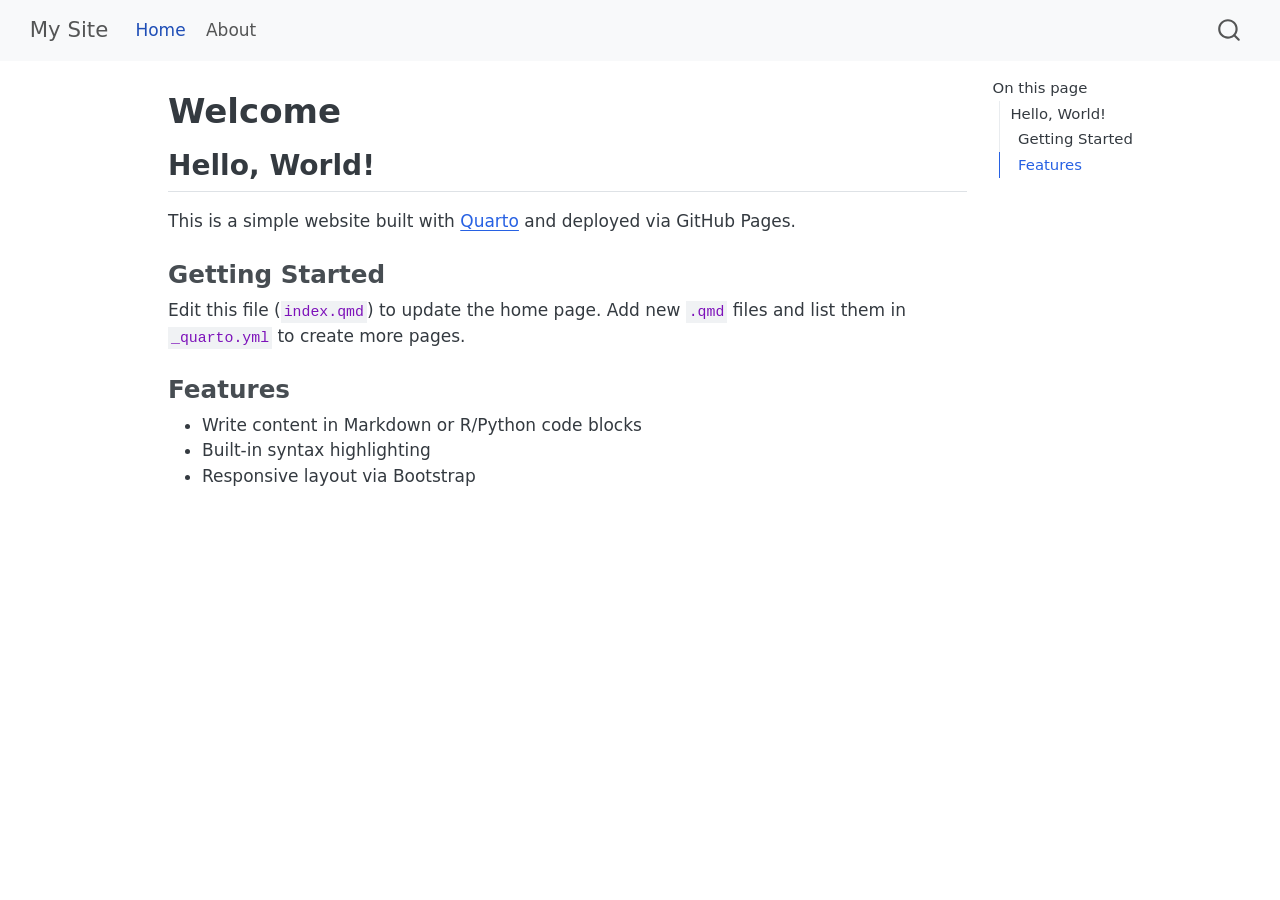
==== docs/index.html @ 5dfb3d09 "edited folder" ====
<!DOCTYPE html>
<html xmlns="http://www.w3.org/1999/xhtml" lang="en" xml:lang="en"><head>

<meta charset="utf-8">
<meta name="generator" content="quarto-1.8.26">

<meta name="viewport" content="width=device-width, initial-scale=1.0, user-scalable=yes">


<title>Welcome – My Site</title>
<style>
code{white-space: pre-wrap;}
span.smallcaps{font-variant: small-caps;}
div.columns{display: flex; gap: min(4vw, 1.5em);}
div.column{flex: auto; overflow-x: auto;}
div.hanging-indent{margin-left: 1.5em; text-indent: -1.5em;}
ul.task-list{list-style: none;}
ul.task-list li input[type="checkbox"] {
  width: 0.8em;
  margin: 0 0.8em 0.2em -1em; /* quarto-specific, see https://github.com/quarto-dev/quarto-cli/issues/4556 */ 
  vertical-align: middle;
}
</style>


<script src="site_libs/quarto-nav/quarto-nav.js"></script>
<script src="site_libs/quarto-nav/headroom.min.js"></script>
<script src="site_libs/clipboard/clipboard.min.js"></script>
<script src="site_libs/quarto-search/autocomplete.umd.js"></script>
<script src="site_libs/quarto-search/fuse.min.js"></script>
<script src="site_libs/quarto-search/quarto-search.js"></script>
<meta name="quarto:offset" content="./">
<script src="site_libs/quarto-html/quarto.js" type="module"></script>
<script src="site_libs/quarto-html/tabsets/tabsets.js" type="module"></script>
<script src="site_libs/quarto-html/axe/axe-check.js" type="module"></script>
<script src="site_libs/quarto-html/popper.min.js"></script>
<script src="site_libs/quarto-html/tippy.umd.min.js"></script>
<script src="site_libs/quarto-html/anchor.min.js"></script>
<link href="site_libs/quarto-html/tippy.css" rel="stylesheet">
<link href="site_libs/quarto-html/quarto-syntax-highlighting-587c61ba64f3a5504c4d52d930310e48.css" rel="stylesheet" id="quarto-text-highlighting-styles">
<script src="site_libs/bootstrap/bootstrap.min.js"></script>
<link href="site_libs/bootstrap/bootstrap-icons.css" rel="stylesheet">
<link href="site_libs/bootstrap/bootstrap-5b4ad623e5705c0698d39aec6f10cf02.min.css" rel="stylesheet" append-hash="true" id="quarto-bootstrap" data-mode="light">
<script id="quarto-search-options" type="application/json">{
  "location": "navbar",
  "copy-button": false,
  "collapse-after": 3,
  "panel-placement": "end",
  "type": "overlay",
  "limit": 50,
  "keyboard-shortcut": [
    "f",
    "/",
    "s"
  ],
  "show-item-context": false,
  "language": {
    "search-no-results-text": "No results",
    "search-matching-documents-text": "matching documents",
    "search-copy-link-title": "Copy link to search",
    "search-hide-matches-text": "Hide additional matches",
    "search-more-match-text": "more match in this document",
    "search-more-matches-text": "more matches in this document",
    "search-clear-button-title": "Clear",
    "search-text-placeholder": "",
    "search-detached-cancel-button-title": "Cancel",
    "search-submit-button-title": "Submit",
    "search-label": "Search"
  }
}</script>


<link rel="stylesheet" href="styles.css">
</head>

<body class="nav-fixed quarto-light">

<div id="quarto-search-results"></div>
  <header id="quarto-header" class="headroom fixed-top">
    <nav class="navbar navbar-expand-lg " data-bs-theme="dark">
      <div class="navbar-container container-fluid">
      <div class="navbar-brand-container mx-auto">
    <a class="navbar-brand" href="./index.html">
    <span class="navbar-title">My Site</span>
    </a>
  </div>
            <div id="quarto-search" class="" title="Search"></div>
          <button class="navbar-toggler" type="button" data-bs-toggle="collapse" data-bs-target="#navbarCollapse" aria-controls="navbarCollapse" role="menu" aria-expanded="false" aria-label="Toggle navigation" onclick="if (window.quartoToggleHeadroom) { window.quartoToggleHeadroom(); }">
  <span class="navbar-toggler-icon"></span>
</button>
          <div class="collapse navbar-collapse" id="navbarCollapse">
            <ul class="navbar-nav navbar-nav-scroll me-auto">
  <li class="nav-item">
    <a class="nav-link active" href="./index.html" aria-current="page"> 
<span class="menu-text">Home</span></a>
  </li>  
  <li class="nav-item">
    <a class="nav-link" href="./about.html"> 
<span class="menu-text">About</span></a>
  </li>  
</ul>
          </div> <!-- /navcollapse -->
            <div class="quarto-navbar-tools">
</div>
      </div> <!-- /container-fluid -->
    </nav>
</header>
<!-- content -->
<div id="quarto-content" class="quarto-container page-columns page-rows-contents page-layout-article page-navbar">
<!-- sidebar -->
<!-- margin-sidebar -->
    <div id="quarto-margin-sidebar" class="sidebar margin-sidebar">
        <nav id="TOC" role="doc-toc" class="toc-active">
    <h2 id="toc-title">On this page</h2>
   
  <ul>
  <li><a href="#hello-world" id="toc-hello-world" class="nav-link active" data-scroll-target="#hello-world">Hello, World!</a>
  <ul class="collapse">
  <li><a href="#getting-started" id="toc-getting-started" class="nav-link" data-scroll-target="#getting-started">Getting Started</a></li>
  <li><a href="#features" id="toc-features" class="nav-link" data-scroll-target="#features">Features</a></li>
  </ul></li>
  </ul>
</nav>
    </div>
<!-- main -->
<main class="content" id="quarto-document-content">

<header id="title-block-header" class="quarto-title-block default">
<div class="quarto-title">
<h1 class="title">Welcome</h1>
</div>



<div class="quarto-title-meta">

    
  
    
  </div>
  


</header>


<section id="hello-world" class="level2">
<h2 class="anchored" data-anchor-id="hello-world">Hello, World!</h2>
<p>This is a simple website built with <a href="https://quarto.org">Quarto</a> and deployed via GitHub Pages.</p>
<section id="getting-started" class="level3">
<h3 class="anchored" data-anchor-id="getting-started">Getting Started</h3>
<p>Edit this file (<code>index.qmd</code>) to update the home page. Add new <code>.qmd</code> files and list them in <code>_quarto.yml</code> to create more pages.</p>
</section>
<section id="features" class="level3">
<h3 class="anchored" data-anchor-id="features">Features</h3>
<ul>
<li>Write content in Markdown or R/Python code blocks</li>
<li>Built-in syntax highlighting</li>
<li>Responsive layout via Bootstrap</li>
</ul>


</section>
</section>

</main> <!-- /main -->
<script id="quarto-html-after-body" type="application/javascript">
  window.document.addEventListener("DOMContentLoaded", function (event) {
    const icon = "";
    const anchorJS = new window.AnchorJS();
    anchorJS.options = {
      placement: 'right',
      icon: icon
    };
    anchorJS.add('.anchored');
    const isCodeAnnotation = (el) => {
      for (const clz of el.classList) {
        if (clz.startsWith('code-annotation-')) {                     
          return true;
        }
      }
      return false;
    }
    const onCopySuccess = function(e) {
      // button target
      const button = e.trigger;
      // don't keep focus
      button.blur();
      // flash "checked"
      button.classList.add('code-copy-button-checked');
      var currentTitle = button.getAttribute("title");
      button.setAttribute("title", "Copied!");
      let tooltip;
      if (window.bootstrap) {
        button.setAttribute("data-bs-toggle", "tooltip");
        button.setAttribute("data-bs-placement", "left");
        button.setAttribute("data-bs-title", "Copied!");
        tooltip = new bootstrap.Tooltip(button, 
          { trigger: "manual", 
            customClass: "code-copy-button-tooltip",
            offset: [0, -8]});
        tooltip.show();    
      }
      setTimeout(function() {
        if (tooltip) {
          tooltip.hide();
          button.removeAttribute("data-bs-title");
          button.removeAttribute("data-bs-toggle");
          button.removeAttribute("data-bs-placement");
        }
        button.setAttribute("title", currentTitle);
        button.classList.remove('code-copy-button-checked');
      }, 1000);
      // clear code selection
      e.clearSelection();
    }
    const getTextToCopy = function(trigger) {
      const outerScaffold = trigger.parentElement.cloneNode(true);
      const codeEl = outerScaffold.querySelector('code');
      for (const childEl of codeEl.children) {
        if (isCodeAnnotation(childEl)) {
          childEl.remove();
        }
      }
      return codeEl.innerText;
    }
    const clipboard = new window.ClipboardJS('.code-copy-button:not([data-in-quarto-modal])', {
      text: getTextToCopy
    });
    clipboard.on('success', onCopySuccess);
    if (window.document.getElementById('quarto-embedded-source-code-modal')) {
      const clipboardModal = new window.ClipboardJS('.code-copy-button[data-in-quarto-modal]', {
        text: getTextToCopy,
        container: window.document.getElementById('quarto-embedded-source-code-modal')
      });
      clipboardModal.on('success', onCopySuccess);
    }
      var localhostRegex = new RegExp(/^(?:http|https):\/\/localhost\:?[0-9]*\//);
      var mailtoRegex = new RegExp(/^mailto:/);
        var filterRegex = new RegExp('/' + window.location.host + '/');
      var isInternal = (href) => {
          return filterRegex.test(href) || localhostRegex.test(href) || mailtoRegex.test(href);
      }
      // Inspect non-navigation links and adorn them if external
     var links = window.document.querySelectorAll('a[href]:not(.nav-link):not(.navbar-brand):not(.toc-action):not(.sidebar-link):not(.sidebar-item-toggle):not(.pagination-link):not(.no-external):not([aria-hidden]):not(.dropdown-item):not(.quarto-navigation-tool):not(.about-link)');
      for (var i=0; i<links.length; i++) {
        const link = links[i];
        if (!isInternal(link.href)) {
          // undo the damage that might have been done by quarto-nav.js in the case of
          // links that we want to consider external
          if (link.dataset.originalHref !== undefined) {
            link.href = link.dataset.originalHref;
          }
        }
      }
    function tippyHover(el, contentFn, onTriggerFn, onUntriggerFn) {
      const config = {
        allowHTML: true,
        maxWidth: 500,
        delay: 100,
        arrow: false,
        appendTo: function(el) {
            return el.parentElement;
        },
        interactive: true,
        interactiveBorder: 10,
        theme: 'quarto',
        placement: 'bottom-start',
      };
      if (contentFn) {
        config.content = contentFn;
      }
      if (onTriggerFn) {
        config.onTrigger = onTriggerFn;
      }
      if (onUntriggerFn) {
        config.onUntrigger = onUntriggerFn;
      }
      window.tippy(el, config); 
    }
    const noterefs = window.document.querySelectorAll('a[role="doc-noteref"]');
    for (var i=0; i<noterefs.length; i++) {
      const ref = noterefs[i];
      tippyHover(ref, function() {
        // use id or data attribute instead here
        let href = ref.getAttribute('data-footnote-href') || ref.getAttribute('href');
        try { href = new URL(href).hash; } catch {}
        const id = href.replace(/^#\/?/, "");
        const note = window.document.getElementById(id);
        if (note) {
          return note.innerHTML;
        } else {
          return "";
        }
      });
    }
    const xrefs = window.document.querySelectorAll('a.quarto-xref');
    const processXRef = (id, note) => {
      // Strip column container classes
      const stripColumnClz = (el) => {
        el.classList.remove("page-full", "page-columns");
        if (el.children) {
          for (const child of el.children) {
            stripColumnClz(child);
          }
        }
      }
      stripColumnClz(note)
      if (id === null || id.startsWith('sec-')) {
        // Special case sections, only their first couple elements
        const container = document.createElement("div");
        if (note.children && note.children.length > 2) {
          container.appendChild(note.children[0].cloneNode(true));
          for (let i = 1; i < note.children.length; i++) {
            const child = note.children[i];
            if (child.tagName === "P" && child.innerText === "") {
              continue;
            } else {
              container.appendChild(child.cloneNode(true));
              break;
            }
          }
          if (window.Quarto?.typesetMath) {
            window.Quarto.typesetMath(container);
          }
          return container.innerHTML
        } else {
          if (window.Quarto?.typesetMath) {
            window.Quarto.typesetMath(note);
          }
          return note.innerHTML;
        }
      } else {
        // Remove any anchor links if they are present
        const anchorLink = note.querySelector('a.anchorjs-link');
        if (anchorLink) {
          anchorLink.remove();
        }
        if (window.Quarto?.typesetMath) {
          window.Quarto.typesetMath(note);
        }
        if (note.classList.contains("callout")) {
          return note.outerHTML;
        } else {
          return note.innerHTML;
        }
      }
    }
    for (var i=0; i<xrefs.length; i++) {
      const xref = xrefs[i];
      tippyHover(xref, undefined, function(instance) {
        instance.disable();
        let url = xref.getAttribute('href');
        let hash = undefined; 
        if (url.startsWith('#')) {
          hash = url;
        } else {
          try { hash = new URL(url).hash; } catch {}
        }
        if (hash) {
          const id = hash.replace(/^#\/?/, "");
          const note = window.document.getElementById(id);
          if (note !== null) {
            try {
              const html = processXRef(id, note.cloneNode(true));
              instance.setContent(html);
            } finally {
              instance.enable();
              instance.show();
            }
          } else {
            // See if we can fetch this
            fetch(url.split('#')[0])
            .then(res => res.text())
            .then(html => {
              const parser = new DOMParser();
              const htmlDoc = parser.parseFromString(html, "text/html");
              const note = htmlDoc.getElementById(id);
              if (note !== null) {
                const html = processXRef(id, note);
                instance.setContent(html);
              } 
            }).finally(() => {
              instance.enable();
              instance.show();
            });
          }
        } else {
          // See if we can fetch a full url (with no hash to target)
          // This is a special case and we should probably do some content thinning / targeting
          fetch(url)
          .then(res => res.text())
          .then(html => {
            const parser = new DOMParser();
            const htmlDoc = parser.parseFromString(html, "text/html");
            const note = htmlDoc.querySelector('main.content');
            if (note !== null) {
              // This should only happen for chapter cross references
              // (since there is no id in the URL)
              // remove the first header
              if (note.children.length > 0 && note.children[0].tagName === "HEADER") {
                note.children[0].remove();
              }
              const html = processXRef(null, note);
              instance.setContent(html);
            } 
          }).finally(() => {
            instance.enable();
            instance.show();
          });
        }
      }, function(instance) {
      });
    }
        let selectedAnnoteEl;
        const selectorForAnnotation = ( cell, annotation) => {
          let cellAttr = 'data-code-cell="' + cell + '"';
          let lineAttr = 'data-code-annotation="' +  annotation + '"';
          const selector = 'span[' + cellAttr + '][' + lineAttr + ']';
          return selector;
        }
        const selectCodeLines = (annoteEl) => {
          const doc = window.document;
          const targetCell = annoteEl.getAttribute("data-target-cell");
          const targetAnnotation = annoteEl.getAttribute("data-target-annotation");
          const annoteSpan = window.document.querySelector(selectorForAnnotation(targetCell, targetAnnotation));
          const lines = annoteSpan.getAttribute("data-code-lines").split(",");
          const lineIds = lines.map((line) => {
            return targetCell + "-" + line;
          })
          let top = null;
          let height = null;
          let parent = null;
          if (lineIds.length > 0) {
              //compute the position of the single el (top and bottom and make a div)
              const el = window.document.getElementById(lineIds[0]);
              top = el.offsetTop;
              height = el.offsetHeight;
              parent = el.parentElement.parentElement;
            if (lineIds.length > 1) {
              const lastEl = window.document.getElementById(lineIds[lineIds.length - 1]);
              const bottom = lastEl.offsetTop + lastEl.offsetHeight;
              height = bottom - top;
            }
            if (top !== null && height !== null && parent !== null) {
              // cook up a div (if necessary) and position it 
              let div = window.document.getElementById("code-annotation-line-highlight");
              if (div === null) {
                div = window.document.createElement("div");
                div.setAttribute("id", "code-annotation-line-highlight");
                div.style.position = 'absolute';
                parent.appendChild(div);
              }
              div.style.top = top - 2 + "px";
              div.style.height = height + 4 + "px";
              div.style.left = 0;
              let gutterDiv = window.document.getElementById("code-annotation-line-highlight-gutter");
              if (gutterDiv === null) {
                gutterDiv = window.document.createElement("div");
                gutterDiv.setAttribute("id", "code-annotation-line-highlight-gutter");
                gutterDiv.style.position = 'absolute';
                const codeCell = window.document.getElementById(targetCell);
                const gutter = codeCell.querySelector('.code-annotation-gutter');
                gutter.appendChild(gutterDiv);
              }
              gutterDiv.style.top = top - 2 + "px";
              gutterDiv.style.height = height + 4 + "px";
            }
            selectedAnnoteEl = annoteEl;
          }
        };
        const unselectCodeLines = () => {
          const elementsIds = ["code-annotation-line-highlight", "code-annotation-line-highlight-gutter"];
          elementsIds.forEach((elId) => {
            const div = window.document.getElementById(elId);
            if (div) {
              div.remove();
            }
          });
          selectedAnnoteEl = undefined;
        };
          // Handle positioning of the toggle
      window.addEventListener(
        "resize",
        throttle(() => {
          elRect = undefined;
          if (selectedAnnoteEl) {
            selectCodeLines(selectedAnnoteEl);
          }
        }, 10)
      );
      function throttle(fn, ms) {
      let throttle = false;
      let timer;
        return (...args) => {
          if(!throttle) { // first call gets through
              fn.apply(this, args);
              throttle = true;
          } else { // all the others get throttled
              if(timer) clearTimeout(timer); // cancel #2
              timer = setTimeout(() => {
                fn.apply(this, args);
                timer = throttle = false;
              }, ms);
          }
        };
      }
        // Attach click handler to the DT
        const annoteDls = window.document.querySelectorAll('dt[data-target-cell]');
        for (const annoteDlNode of annoteDls) {
          annoteDlNode.addEventListener('click', (event) => {
            const clickedEl = event.target;
            if (clickedEl !== selectedAnnoteEl) {
              unselectCodeLines();
              const activeEl = window.document.querySelector('dt[data-target-cell].code-annotation-active');
              if (activeEl) {
                activeEl.classList.remove('code-annotation-active');
              }
              selectCodeLines(clickedEl);
              clickedEl.classList.add('code-annotation-active');
            } else {
              // Unselect the line
              unselectCodeLines();
              clickedEl.classList.remove('code-annotation-active');
            }
          });
        }
    const findCites = (el) => {
      const parentEl = el.parentElement;
      if (parentEl) {
        const cites = parentEl.dataset.cites;
        if (cites) {
          return {
            el,
            cites: cites.split(' ')
          };
        } else {
          return findCites(el.parentElement)
        }
      } else {
        return undefined;
      }
    };
    var bibliorefs = window.document.querySelectorAll('a[role="doc-biblioref"]');
    for (var i=0; i<bibliorefs.length; i++) {
      const ref = bibliorefs[i];
      const citeInfo = findCites(ref);
      if (citeInfo) {
        tippyHover(citeInfo.el, function() {
          var popup = window.document.createElement('div');
          citeInfo.cites.forEach(function(cite) {
            var citeDiv = window.document.createElement('div');
            citeDiv.classList.add('hanging-indent');
            citeDiv.classList.add('csl-entry');
            var biblioDiv = window.document.getElementById('ref-' + cite);
            if (biblioDiv) {
              citeDiv.innerHTML = biblioDiv.innerHTML;
            }
            popup.appendChild(citeDiv);
          });
          return popup.innerHTML;
        });
      }
    }
  });
  </script>
</div> <!-- /content -->




</body></html>
---- docs/site_libs/quarto-html/tippy.css ----
.tippy-box[data-animation=fade][data-state=hidden]{opacity:0}[data-tippy-root]{max-width:calc(100vw - 10px)}.tippy-box{position:relative;background-color:#333;color:#fff;border-radius:4px;font-size:14px;line-height:1.4;white-space:normal;outline:0;transition-property:transform,visibility,opacity}.tippy-box[data-placement^=top]>.tippy-arrow{bottom:0}.tippy-box[data-placement^=top]>.tippy-arrow:before{bottom:-7px;left:0;border-width:8px 8px 0;border-top-color:initial;transform-origin:center top}.tippy-box[data-placement^=bottom]>.tippy-arrow{top:0}.tippy-box[data-placement^=bottom]>.tippy-arrow:before{top:-7px;left:0;border-width:0 8px 8px;border-bottom-color:initial;transform-origin:center bottom}.tippy-box[data-placement^=left]>.tippy-arrow{right:0}.tippy-box[data-placement^=left]>.tippy-arrow:before{border-width:8px 0 8px 8px;border-left-color:initial;right:-7px;transform-origin:center left}.tippy-box[data-placement^=right]>.tippy-arrow{left:0}.tippy-box[data-placement^=right]>.tippy-arrow:before{left:-7px;border-width:8px 8px 8px 0;border-right-color:initial;transform-origin:center right}.tippy-box[data-inertia][data-state=visible]{transition-timing-function:cubic-bezier(.54,1.5,.38,1.11)}.tippy-arrow{width:16px;height:16px;color:#333}.tippy-arrow:before{content:"";position:absolute;border-color:transparent;border-style:solid}.tippy-content{position:relative;padding:5px 9px;z-index:1}
---- docs/site_libs/quarto-html/quarto-syntax-highlighting-587c61ba64f3a5504c4d52d930310e48.css ----
/* quarto syntax highlight colors */
:root {
  --quarto-hl-ot-color: #003B4F;
  --quarto-hl-at-color: #657422;
  --quarto-hl-ss-color: #20794D;
  --quarto-hl-an-color: #5E5E5E;
  --quarto-hl-fu-color: #4758AB;
  --quarto-hl-st-color: #20794D;
  --quarto-hl-cf-color: #003B4F;
  --quarto-hl-op-color: #5E5E5E;
  --quarto-hl-er-color: #AD0000;
  --quarto-hl-bn-color: #AD0000;
  --quarto-hl-al-color: #AD0000;
  --quarto-hl-va-color: #111111;
  --quarto-hl-bu-color: inherit;
  --quarto-hl-ex-color: inherit;
  --quarto-hl-pp-color: #AD0000;
  --quarto-hl-in-color: #5E5E5E;
  --quarto-hl-vs-color: #20794D;
  --quarto-hl-wa-color: #5E5E5E;
  --quarto-hl-do-color: #5E5E5E;
  --quarto-hl-im-color: #00769E;
  --quarto-hl-ch-color: #20794D;
  --quarto-hl-dt-color: #AD0000;
  --quarto-hl-fl-color: #AD0000;
  --quarto-hl-co-color: #5E5E5E;
  --quarto-hl-cv-color: #5E5E5E;
  --quarto-hl-cn-color: #8f5902;
  --quarto-hl-sc-color: #5E5E5E;
  --quarto-hl-dv-color: #AD0000;
  --quarto-hl-kw-color: #003B4F;
}

/* other quarto variables */
:root {
  --quarto-font-monospace: SFMono-Regular, Menlo, Monaco, Consolas, "Liberation Mono", "Courier New", monospace;
}

/* syntax highlight based on Pandoc's rules */
pre > code.sourceCode > span {
  color: #003B4F;
}

code.sourceCode > span {
  color: #003B4F;
}

div.sourceCode,
div.sourceCode pre.sourceCode {
  color: #003B4F;
}

/* Normal */
code span {
  color: #003B4F;
}

/* Alert */
code span.al {
  color: #AD0000;
  font-style: inherit;
}

/* Annotation */
code span.an {
  color: #5E5E5E;
  font-style: inherit;
}

/* Attribute */
code span.at {
  color: #657422;
  font-style: inherit;
}

/* BaseN */
code span.bn {
  color: #AD0000;
  font-style: inherit;
}

/* BuiltIn */
code span.bu {
  font-style: inherit;
}

/* ControlFlow */
code span.cf {
  color: #003B4F;
  font-weight: bold;
  font-style: inherit;
}

/* Char */
code span.ch {
  color: #20794D;
  font-style: inherit;
}

/* Constant */
code span.cn {
  color: #8f5902;
  font-style: inherit;
}

/* Comment */
code span.co {
  color: #5E5E5E;
  font-style: inherit;
}

/* CommentVar */
code span.cv {
  color: #5E5E5E;
  font-style: italic;
}

/* Documentation */
code span.do {
  color: #5E5E5E;
  font-style: italic;
}

/* DataType */
code span.dt {
  color: #AD0000;
  font-style: inherit;
}

/* DecVal */
code span.dv {
  color: #AD0000;
  font-style: inherit;
}

/* Error */
code span.er {
  color: #AD0000;
  font-style: inherit;
}

/* Extension */
code span.ex {
  font-style: inherit;
}

/* Float */
code span.fl {
  color: #AD0000;
  font-style: inherit;
}

/* Function */
code span.fu {
  color: #4758AB;
  font-style: inherit;
}

/* Import */
code span.im {
  color: #00769E;
  font-style: inherit;
}

/* Information */
code span.in {
  color: #5E5E5E;
  font-style: inherit;
}

/* Keyword */
code span.kw {
  color: #003B4F;
  font-weight: bold;
  font-style: inherit;
}

/* Operator */
code span.op {
  color: #5E5E5E;
  font-style: inherit;
}

/* Other */
code span.ot {
  color: #003B4F;
  font-style: inherit;
}

/* Preprocessor */
code span.pp {
  color: #AD0000;
  font-style: inherit;
}

/* SpecialChar */
code span.sc {
  color: #5E5E5E;
  font-style: inherit;
}

/* SpecialString */
code span.ss {
  color: #20794D;
  font-style: inherit;
}

/* String */
code span.st {
  color: #20794D;
  font-style: inherit;
}

/* Variable */
code span.va {
  color: #111111;
  font-style: inherit;
}

/* VerbatimString */
code span.vs {
  color: #20794D;
  font-style: inherit;
}

/* Warning */
code span.wa {
  color: #5E5E5E;
  font-style: italic;
}

.prevent-inlining {
  content: "</";
}

/*# sourceMappingURL=2dce1cc6c82594539e1579de68416b47.css.map */
---- docs/styles.css ----
/* Custom styles — add overrides here */
body {
  font-family: system-ui, sans-serif;
}
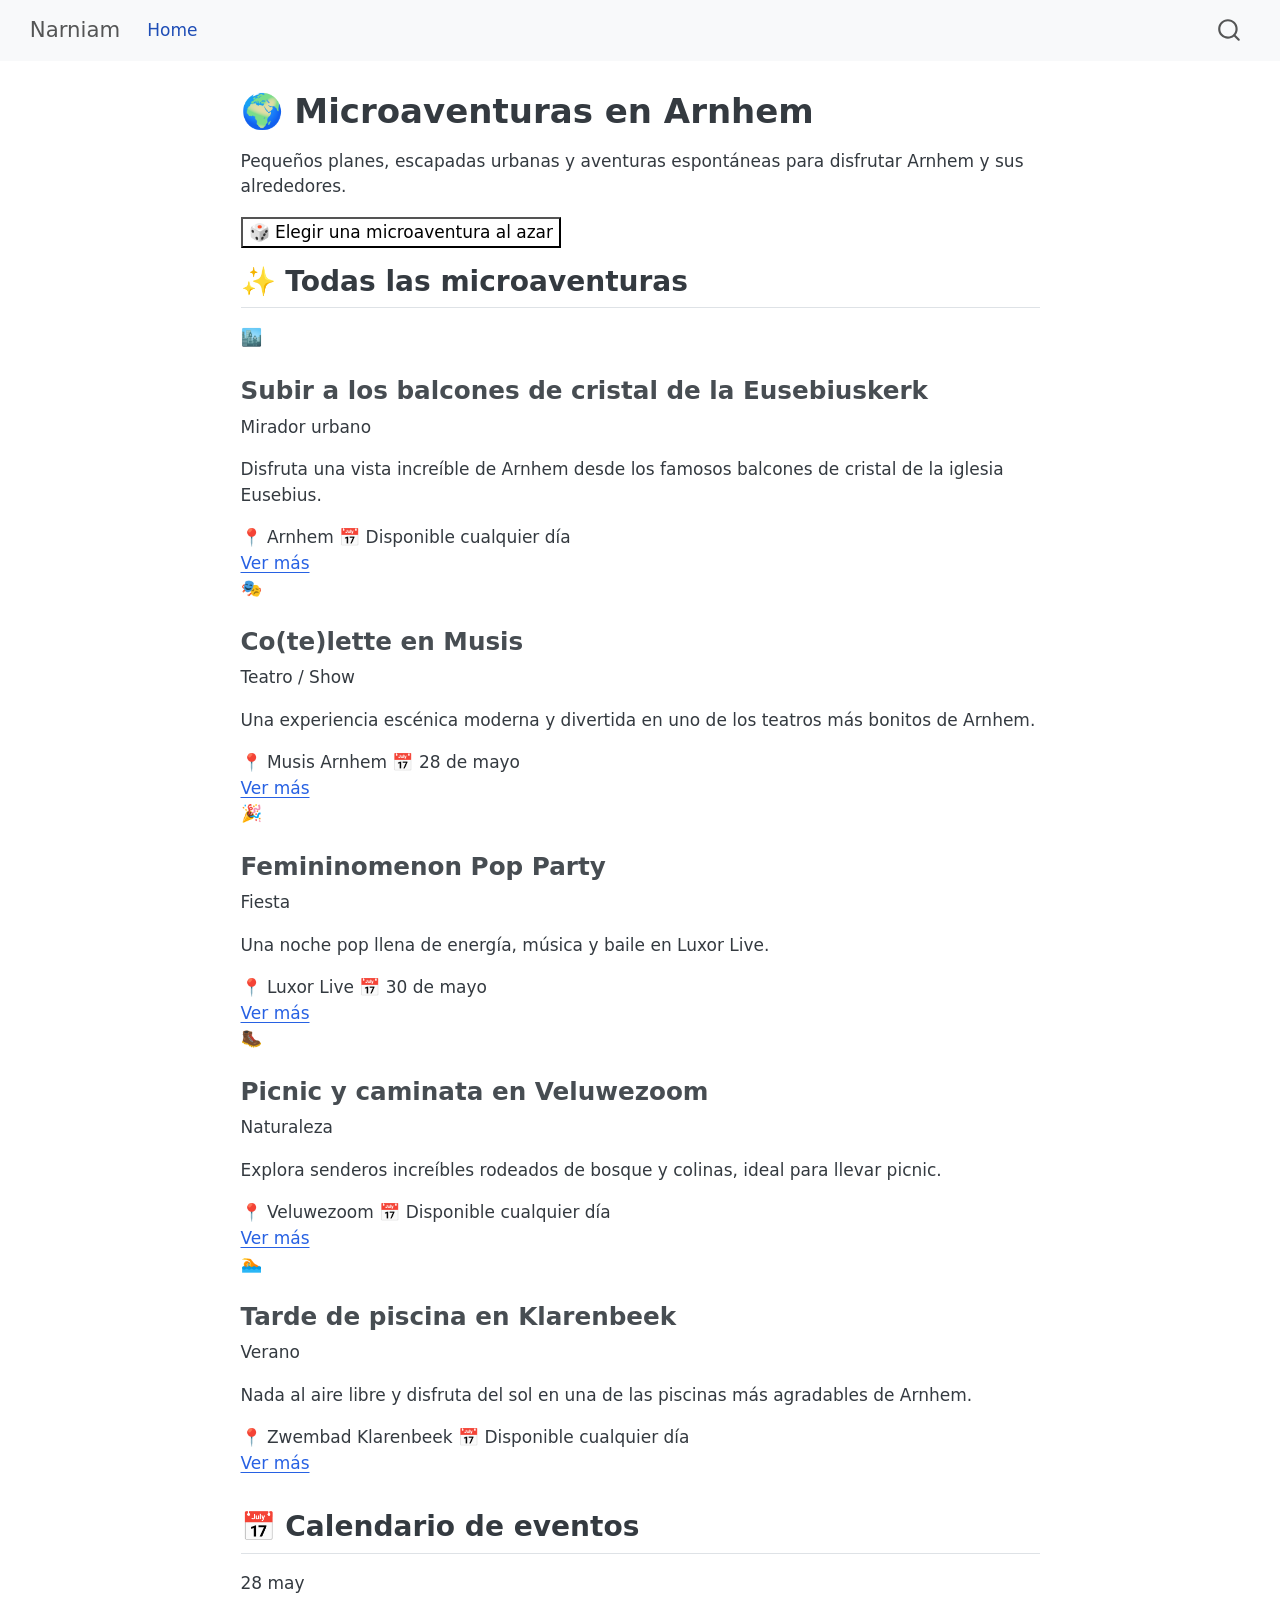
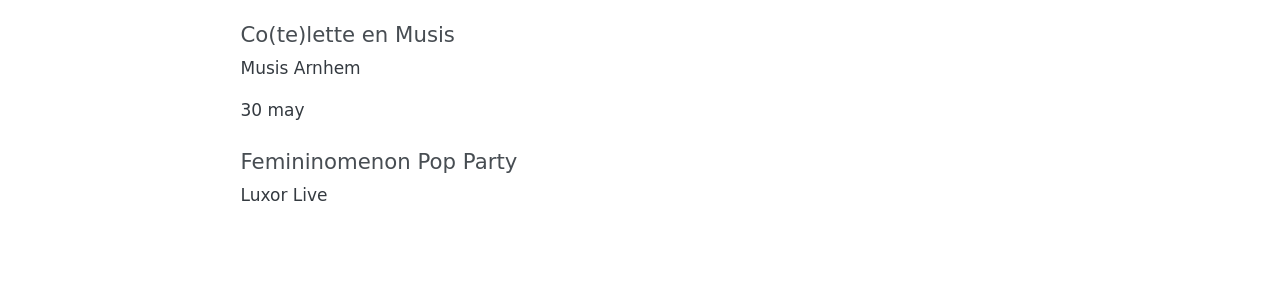
==== commit c289d60e: "ze site" ====
--- a/docs/index.html
+++ b/docs/index.html
@@ -7,7 +7,7 @@
 <meta name="viewport" content="width=device-width, initial-scale=1.0, user-scalable=yes">
 
 
-<title>Welcome – My Site</title>
+<title>🌍 Microaventuras en Arnhem – Narniam</title>
 <style>
 code{white-space: pre-wrap;}
 span.smallcaps{font-variant: small-caps;}
@@ -73,7 +73,7 @@
 <link rel="stylesheet" href="styles.css">
 </head>
 
-<body class="nav-fixed quarto-light">
+<body class="nav-fixed fullcontent quarto-light">
 
 <div id="quarto-search-results"></div>
   <header id="quarto-header" class="headroom fixed-top">
@@ -81,7 +81,7 @@
       <div class="navbar-container container-fluid">
       <div class="navbar-brand-container mx-auto">
     <a class="navbar-brand" href="./index.html">
-    <span class="navbar-title">My Site</span>
+    <span class="navbar-title">Narniam</span>
     </a>
   </div>
             <div id="quarto-search" class="" title="Search"></div>
@@ -94,10 +94,6 @@
     <a class="nav-link active" href="./index.html" aria-current="page"> 
 <span class="menu-text">Home</span></a>
   </li>  
-  <li class="nav-item">
-    <a class="nav-link" href="./about.html"> 
-<span class="menu-text">About</span></a>
-  </li>  
 </ul>
           </div> <!-- /navcollapse -->
             <div class="quarto-navbar-tools">
@@ -109,25 +105,13 @@
 <div id="quarto-content" class="quarto-container page-columns page-rows-contents page-layout-article page-navbar">
 <!-- sidebar -->
 <!-- margin-sidebar -->
-    <div id="quarto-margin-sidebar" class="sidebar margin-sidebar">
-        <nav id="TOC" role="doc-toc" class="toc-active">
-    <h2 id="toc-title">On this page</h2>
-   
-  <ul>
-  <li><a href="#hello-world" id="toc-hello-world" class="nav-link active" data-scroll-target="#hello-world">Hello, World!</a>
-  <ul class="collapse">
-  <li><a href="#getting-started" id="toc-getting-started" class="nav-link" data-scroll-target="#getting-started">Getting Started</a></li>
-  <li><a href="#features" id="toc-features" class="nav-link" data-scroll-target="#features">Features</a></li>
-  </ul></li>
-  </ul>
-</nav>
-    </div>
+    
 <!-- main -->
 <main class="content" id="quarto-document-content">
 
 <header id="title-block-header" class="quarto-title-block default">
 <div class="quarto-title">
-<h1 class="title">Welcome</h1>
+<h1 class="title">🌍 Microaventuras en Arnhem</h1>
 </div>
 
 
@@ -144,23 +128,159 @@
 </header>
 
 
-<section id="hello-world" class="level2">
-<h2 class="anchored" data-anchor-id="hello-world">Hello, World!</h2>
-<p>This is a simple website built with <a href="https://quarto.org">Quarto</a> and deployed via GitHub Pages.</p>
-<section id="getting-started" class="level3">
-<h3 class="anchored" data-anchor-id="getting-started">Getting Started</h3>
-<p>Edit this file (<code>index.qmd</code>) to update the home page. Add new <code>.qmd</code> files and list them in <code>_quarto.yml</code> to create more pages.</p>
+<script>
+const aventuras = [
+  {
+    titulo: "Subir a los balcones de cristal de la Eusebiuskerk",
+    categoria: "Mirador urbano",
+    fecha: "",
+    lugar: "Arnhem",
+    emoji: "🏙️",
+    descripcion: "Disfruta una vista increíble de Arnhem desde los famosos balcones de cristal de la iglesia Eusebius.",
+    link: "https://eusebius.nl/?_ga=2.233117084.36906448.1779814710-2086036264.1779814710&_gl=1*eed4gp*_gcl_au*MTg0OTc1Nzk0MS4xNzc5ODE0NzA5*_ga*MjA4NjAzNjI2NC4xNzc5ODE0NzEw*_ga_XGD5B0N86H*czE3Nzk4MTQ3MDkkbzEkZzAkdDE3Nzk4MTQ3MDkkajYwJGwwJGgw"
+  },
+  {
+    titulo: "Co(te)lette en Musis",
+    categoria: "Teatro / Show",
+    fecha: "2026-05-28",
+    lugar: "Musis Arnhem",
+    emoji: "🎭",
+    descripcion: "Una experiencia escénica moderna y divertida en uno de los teatros más bonitos de Arnhem.",
+    link: "https://www.musisenstadstheater.nl/nl/agenda/ward-ward-co-te-lette/9537"
+  },
+  {
+    titulo: "Femininomenon Pop Party",
+    categoria: "Fiesta",
+    fecha: "2026-05-30",
+    lugar: "Luxor Live",
+    emoji: "🎉",
+    descripcion: "Una noche pop llena de energía, música y baile en Luxor Live.",
+    link: "https://www.luxorlive.nl/agenda/femininomenon-3/"
+  },
+  {
+    titulo: "Picnic y caminata en Veluwezoom",
+    categoria: "Naturaleza",
+    fecha: "",
+    lugar: "Veluwezoom",
+    emoji: "🥾",
+    descripcion: "Explora senderos increíbles rodeados de bosque y colinas, ideal para llevar picnic.",
+    link: "https://www.natuurmonumenten.nl/natuurgebieden/nationaal-park-veluwezoom"
+  },
+  {
+    titulo: "Tarde de piscina en Klarenbeek",
+    categoria: "Verano",
+    fecha: "",
+    lugar: "Zwembad Klarenbeek",
+    emoji: "🏊",
+    descripcion: "Nada al aire libre y disfruta del sol en una de las piscinas más agradables de Arnhem.",
+    link: "https://www.zwembadklarenbeek.nl/?utm_source=zwemindex.nl"
+  }
+];
+
+function renderAventuras() {
+  const container = document.getElementById('aventuras-container');
+  container.innerHTML = '';
+
+  aventuras.forEach((a, index) => {
+    const fechaTexto = a.fecha
+      ? new Date(a.fecha).toLocaleDateString('es-ES', {
+          day: 'numeric',
+          month: 'long'
+        })
+      : 'Disponible cualquier día';
+
+    container.innerHTML += `
+      <div class="aventura-card">
+        <div class="aventura-header">
+          <span class="emoji">${a.emoji}</span>
+          <div>
+            <h3>${a.titulo}</h3>
+            <p class="categoria">${a.categoria}</p>
+          </div>
+        </div>
+
+        <p>${a.descripcion}</p>
+
+        <div class="aventura-info">
+          <span>📍 ${a.lugar}</span>
+          <span>📅 ${fechaTexto}</span>
+        </div>
+
+        <a class="aventura-btn" href="${a.link}" target="_blank">
+          Ver más
+        </a>
+      </div>
+    `;
+  });
+}
+
+function renderCalendario() {
+  const calendario = document.getElementById('calendario');
+
+  const eventos = aventuras.filter(a => a.fecha !== '');
+
+  eventos.sort((a, b) => new Date(a.fecha) - new Date(b.fecha));
+
+  calendario.innerHTML = '';
+
+  eventos.forEach(evento => {
+    const fecha = new Date(evento.fecha);
+
+    calendario.innerHTML += `
+      <div class="evento-calendario">
+        <div class="fecha-box">
+          <span class="dia">${fecha.getDate()}</span>
+          <span class="mes">${fecha.toLocaleDateString('es-ES', { month: 'short' })}</span>
+        </div>
+
+        <div>
+          <h4>${evento.titulo}</h4>
+          <p>${evento.lugar}</p>
+        </div>
+      </div>
+    `;
+  });
+}
+
+function aventuraAleatoria() {
+  const random = aventuras[Math.floor(Math.random() * aventuras.length)];
+
+  const resultado = document.getElementById('aventura-random');
+
+  resultado.innerHTML = `
+    <div class="random-card">
+      <h3>${random.emoji} ${random.titulo}</h3>
+      <p>${random.descripcion}</p>
+      <a href="${random.link}" target="_blank">Quiero hacer esta aventura</a>
+    </div>
+  `;
+}
+
+window.onload = () => {
+  renderAventuras();
+  renderCalendario();
+};
+</script>
+<p>Pequeños planes, escapadas urbanas y aventuras espontáneas para disfrutar Arnhem y sus alrededores.</p>
+<div class="hero-buttons">
+<p><button onclick="aventuraAleatoria()"> 🎲 Elegir una microaventura al azar </button></p>
+</div>
+<div id="aventura-random">
+
+</div>
+<section id="todas-las-microaventuras" class="level2">
+<h2 class="anchored" data-anchor-id="todas-las-microaventuras">✨ Todas las microaventuras</h2>
+<div id="aventuras-container">
+
+</div>
 </section>
-<section id="features" class="level3">
-<h3 class="anchored" data-anchor-id="features">Features</h3>
-<ul>
-<li>Write content in Markdown or R/Python code blocks</li>
-<li>Built-in syntax highlighting</li>
-<li>Responsive layout via Bootstrap</li>
-</ul>
-
-
-</section>
+<section id="calendario-de-eventos" class="level2">
+<h2 class="anchored" data-anchor-id="calendario-de-eventos">📅 Calendario de eventos</h2>
+<div id="calendario">
+
+</div>
+
+
 </section>
 
 </main> <!-- /main -->
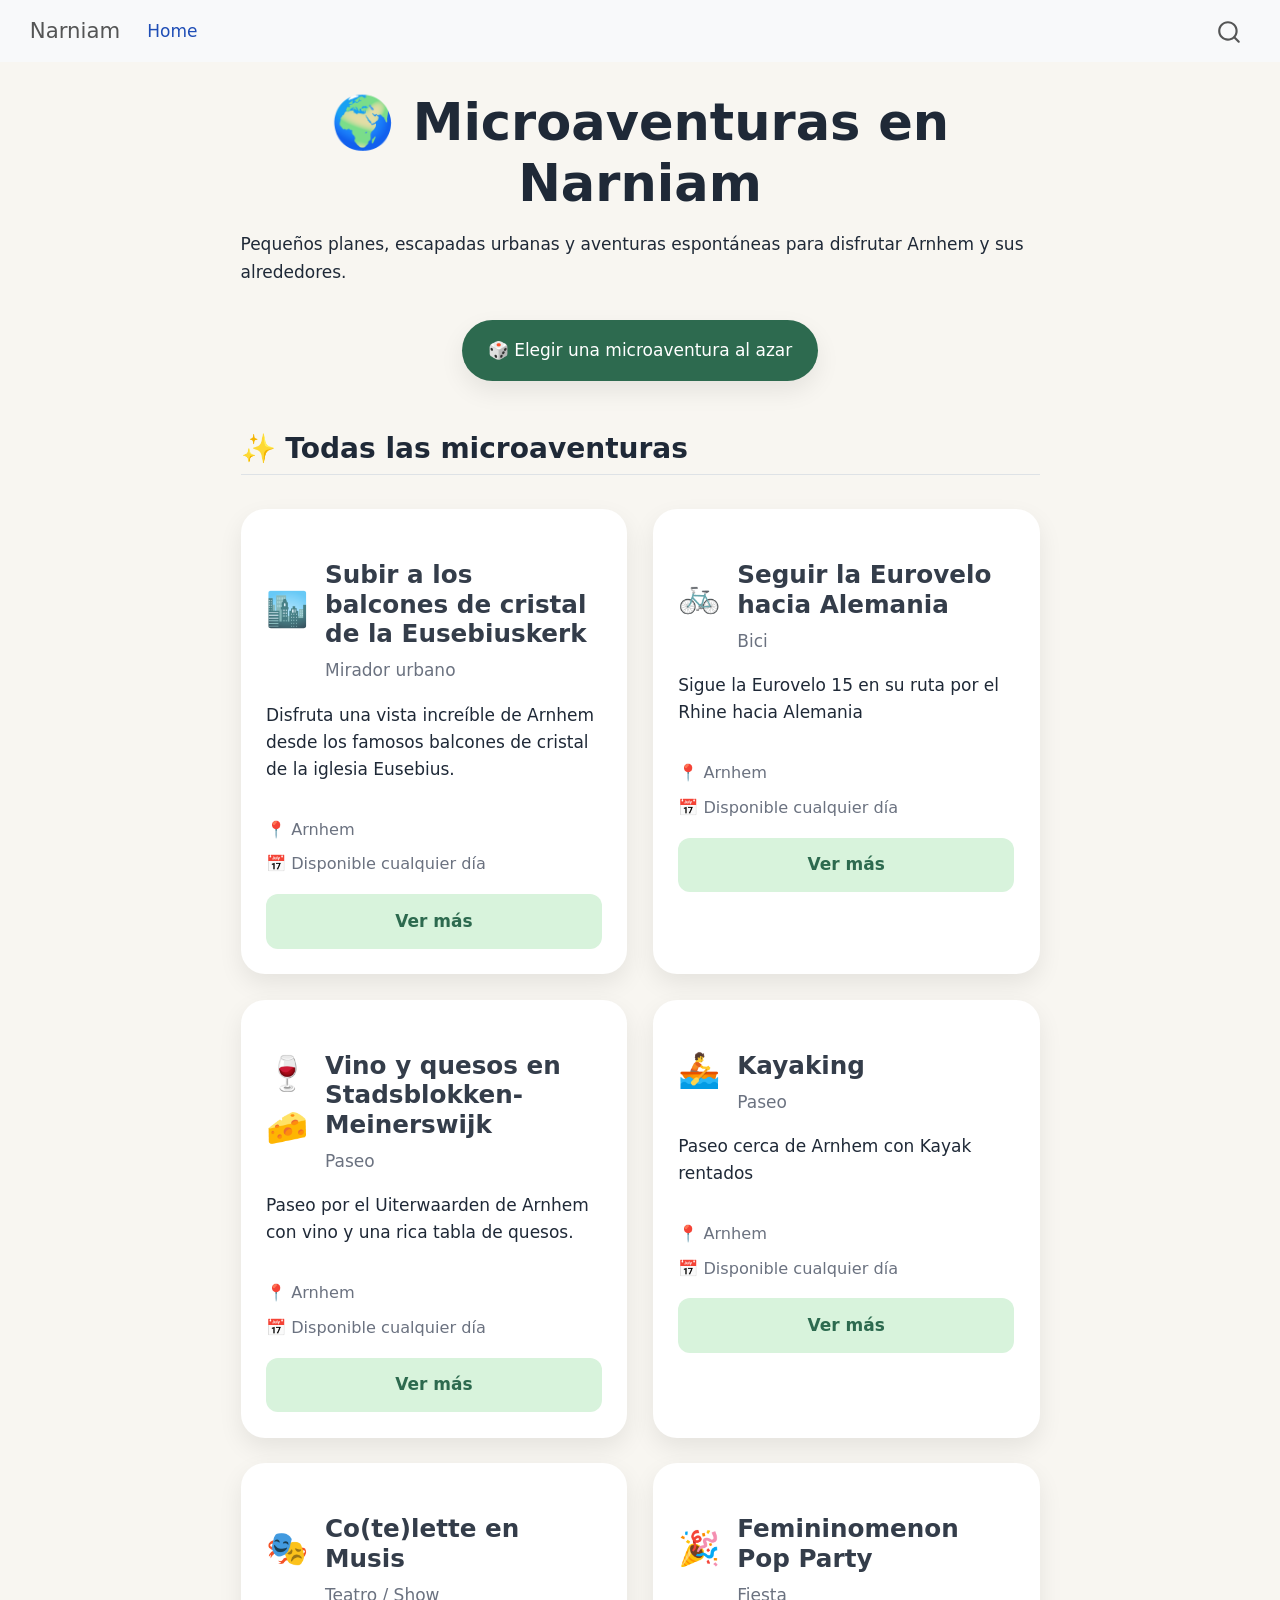
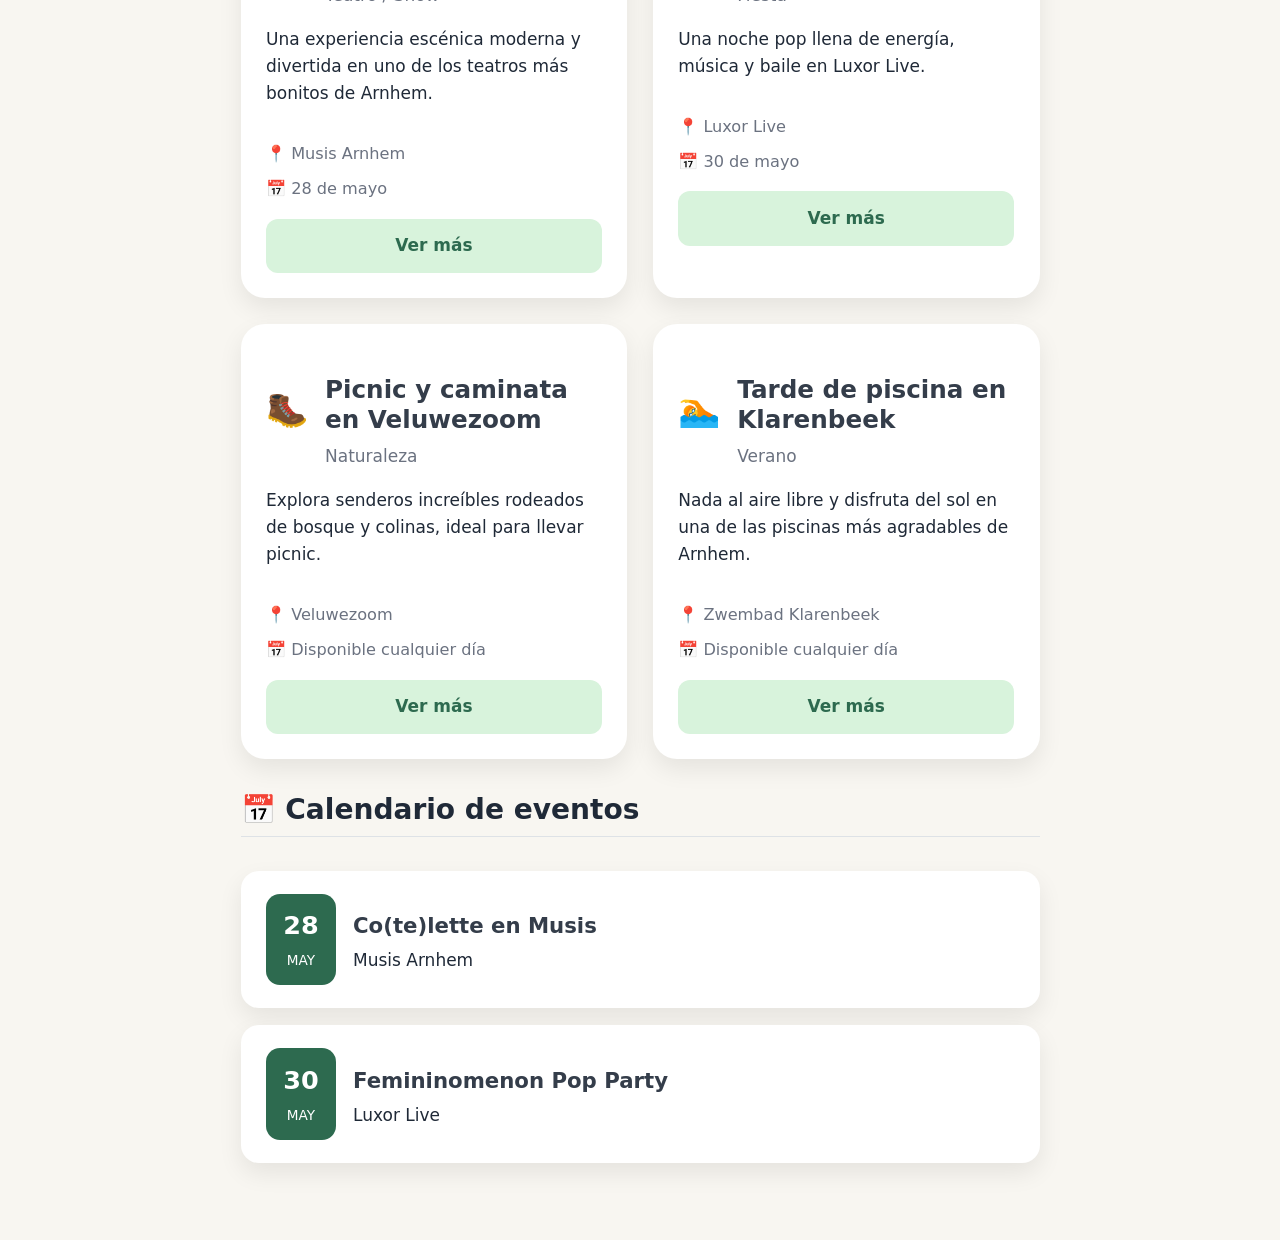
==== commit ef25e394: "newadv" ====
--- a/docs/index.html
+++ b/docs/index.html
@@ -7,7 +7,7 @@
 <meta name="viewport" content="width=device-width, initial-scale=1.0, user-scalable=yes">
 
 
-<title>🌍 Microaventuras en Arnhem – Narniam</title>
+<title>🌍 Microaventuras en Narniam – Narniam</title>
 <style>
 code{white-space: pre-wrap;}
 span.smallcaps{font-variant: small-caps;}
@@ -111,7 +111,7 @@
 
 <header id="title-block-header" class="quarto-title-block default">
 <div class="quarto-title">
-<h1 class="title">🌍 Microaventuras en Arnhem</h1>
+<h1 class="title">🌍 Microaventuras en Narniam</h1>
 </div>
 
 
@@ -138,6 +138,33 @@
     emoji: "🏙️",
     descripcion: "Disfruta una vista increíble de Arnhem desde los famosos balcones de cristal de la iglesia Eusebius.",
     link: "https://eusebius.nl/?_ga=2.233117084.36906448.1779814710-2086036264.1779814710&_gl=1*eed4gp*_gcl_au*MTg0OTc1Nzk0MS4xNzc5ODE0NzA5*_ga*MjA4NjAzNjI2NC4xNzc5ODE0NzEw*_ga_XGD5B0N86H*czE3Nzk4MTQ3MDkkbzEkZzAkdDE3Nzk4MTQ3MDkkajYwJGwwJGgw"
+  },
+  {
+    titulo: "Seguir la Eurovelo hacia Alemania",
+    categoria: "Bici",
+    fecha: "",
+    lugar: "Arnhem",
+    emoji: "🚲",
+    descripcion: "Sigue la Eurovelo 15 en su ruta por el Rhine hacia Alemania",
+    link: "https://en.eurovelo.com/ev15"
+  },
+  {
+    titulo: "Vino y quesos en Stadsblokken-Meinerswijk",
+    categoria: "Paseo",
+    fecha: "",
+    lugar: "Arnhem",
+    emoji: "🍷🧀",
+    descripcion: "Paseo por el Uiterwaarden de Arnhem con vino y una rica tabla de quesos.",
+    link: "https://www.stadsblokken-meinerswijk.org/"
+  },
+  {
+    titulo: "Kayaking",
+    categoria: "Paseo",
+    fecha: "",
+    lugar: "Arnhem",
+    emoji: "🚣",
+    descripcion: "Paseo cerca de Arnhem con Kayak rentados",
+    link: "https://lingevaart.nl/watersport/kajak-huren/"
   },
   {
     titulo: "Co(te)lette en Musis",
--- a/docs/styles.css
+++ b/docs/styles.css
@@ -2,3 +2,173 @@
 body {
   font-family: system-ui, sans-serif;
 }
+
+:root {
+  --bg: #f8f6f1;
+  --card: #ffffff;
+  --accent: #2d6a4f;
+  --accent-light: #d8f3dc;
+  --text: #1f2937;
+  --muted: #6b7280;
+  --shadow: 0 10px 25px rgba(0,0,0,0.08);
+}
+
+body {
+  font-family: system-ui, sans-serif;
+  background: var(--bg);
+  color: var(--text);
+  line-height: 1.6;
+}
+
+h1, h2, h3, h4 {
+  font-weight: 700;
+}
+
+h1 {
+  text-align: center;
+  margin-bottom: 1rem;
+  font-size: 3rem;
+}
+
+.hero-buttons {
+  display: flex;
+  justify-content: center;
+  margin: 2rem 0;
+}
+
+.hero-buttons button {
+  background: var(--accent);
+  color: white;
+  border: none;
+  padding: 1rem 1.5rem;
+  border-radius: 999px;
+  font-size: 1rem;
+  cursor: pointer;
+  transition: transform 0.2s ease, opacity 0.2s ease;
+  box-shadow: var(--shadow);
+}
+
+.hero-buttons button:hover {
+  transform: translateY(-2px);
+  opacity: 0.95;
+}
+
+#aventuras-container {
+  display: grid;
+  grid-template-columns: repeat(auto-fit, minmax(280px, 1fr));
+  gap: 1.5rem;
+  margin-top: 2rem;
+}
+
+.aventura-card {
+  background: var(--card);
+  border-radius: 24px;
+  padding: 1.5rem;
+  box-shadow: var(--shadow);
+  display: flex;
+  flex-direction: column;
+  gap: 1rem;
+}
+
+.aventura-header {
+  display: flex;
+  align-items: center;
+  gap: 1rem;
+}
+
+.emoji {
+  font-size: 2rem;
+}
+
+.categoria {
+  color: var(--muted);
+  margin: 0;
+}
+
+.aventura-info {
+  display: flex;
+  flex-direction: column;
+  gap: 0.5rem;
+  color: var(--muted);
+  font-size: 0.95rem;
+}
+
+.aventura-btn {
+  background: var(--accent-light);
+  color: var(--accent);
+  text-decoration: none;
+  padding: 0.8rem 1rem;
+  border-radius: 12px;
+  font-weight: 600;
+  text-align: center;
+}
+
+.aventura-btn:hover {
+  background: var(--accent);
+  color: white;
+}
+
+#calendario {
+  margin-top: 2rem;
+  display: flex;
+  flex-direction: column;
+  gap: 1rem;
+}
+
+.evento-calendario {
+  background: white;
+  border-radius: 18px;
+  padding: 1rem 1.5rem;
+  display: flex;
+  align-items: center;
+  gap: 1rem;
+  box-shadow: var(--shadow);
+}
+
+.fecha-box {
+  background: var(--accent);
+  color: white;
+  border-radius: 14px;
+  min-width: 70px;
+  text-align: center;
+  padding: 0.7rem;
+}
+
+.dia {
+  display: block;
+  font-size: 1.5rem;
+  font-weight: 700;
+}
+
+.mes {
+  text-transform: uppercase;
+  font-size: 0.8rem;
+}
+
+.random-card {
+  background: white;
+  border-left: 6px solid var(--accent);
+  padding: 1.5rem;
+  border-radius: 18px;
+  box-shadow: var(--shadow);
+  margin: 2rem 0;
+}
+
+.random-card a {
+  display: inline-block;
+  margin-top: 1rem;
+  text-decoration: none;
+  color: var(--accent);
+  font-weight: 700;
+}
+
+@media (max-width: 768px) {
+  h1 {
+    font-size: 2.2rem;
+  }
+
+  .evento-calendario {
+    flex-direction: column;
+    align-items: flex-start;
+  }
+}
